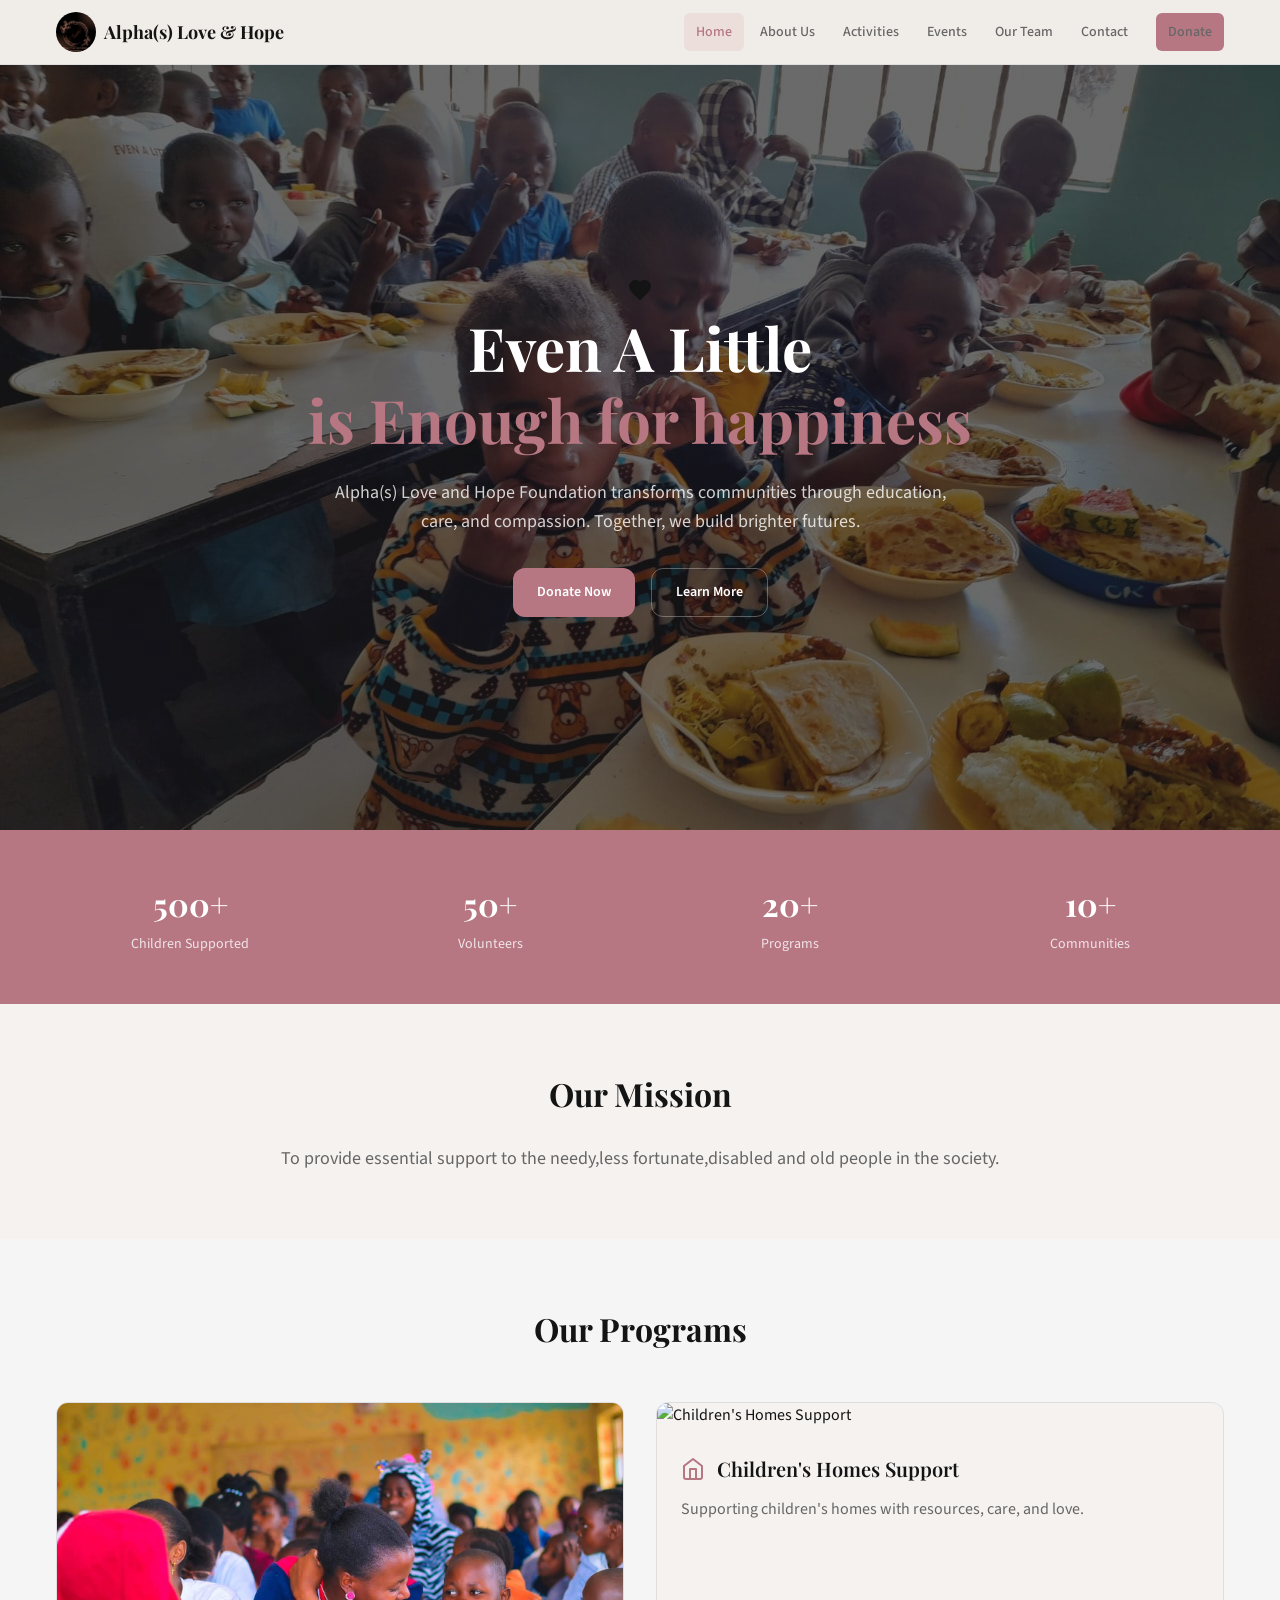
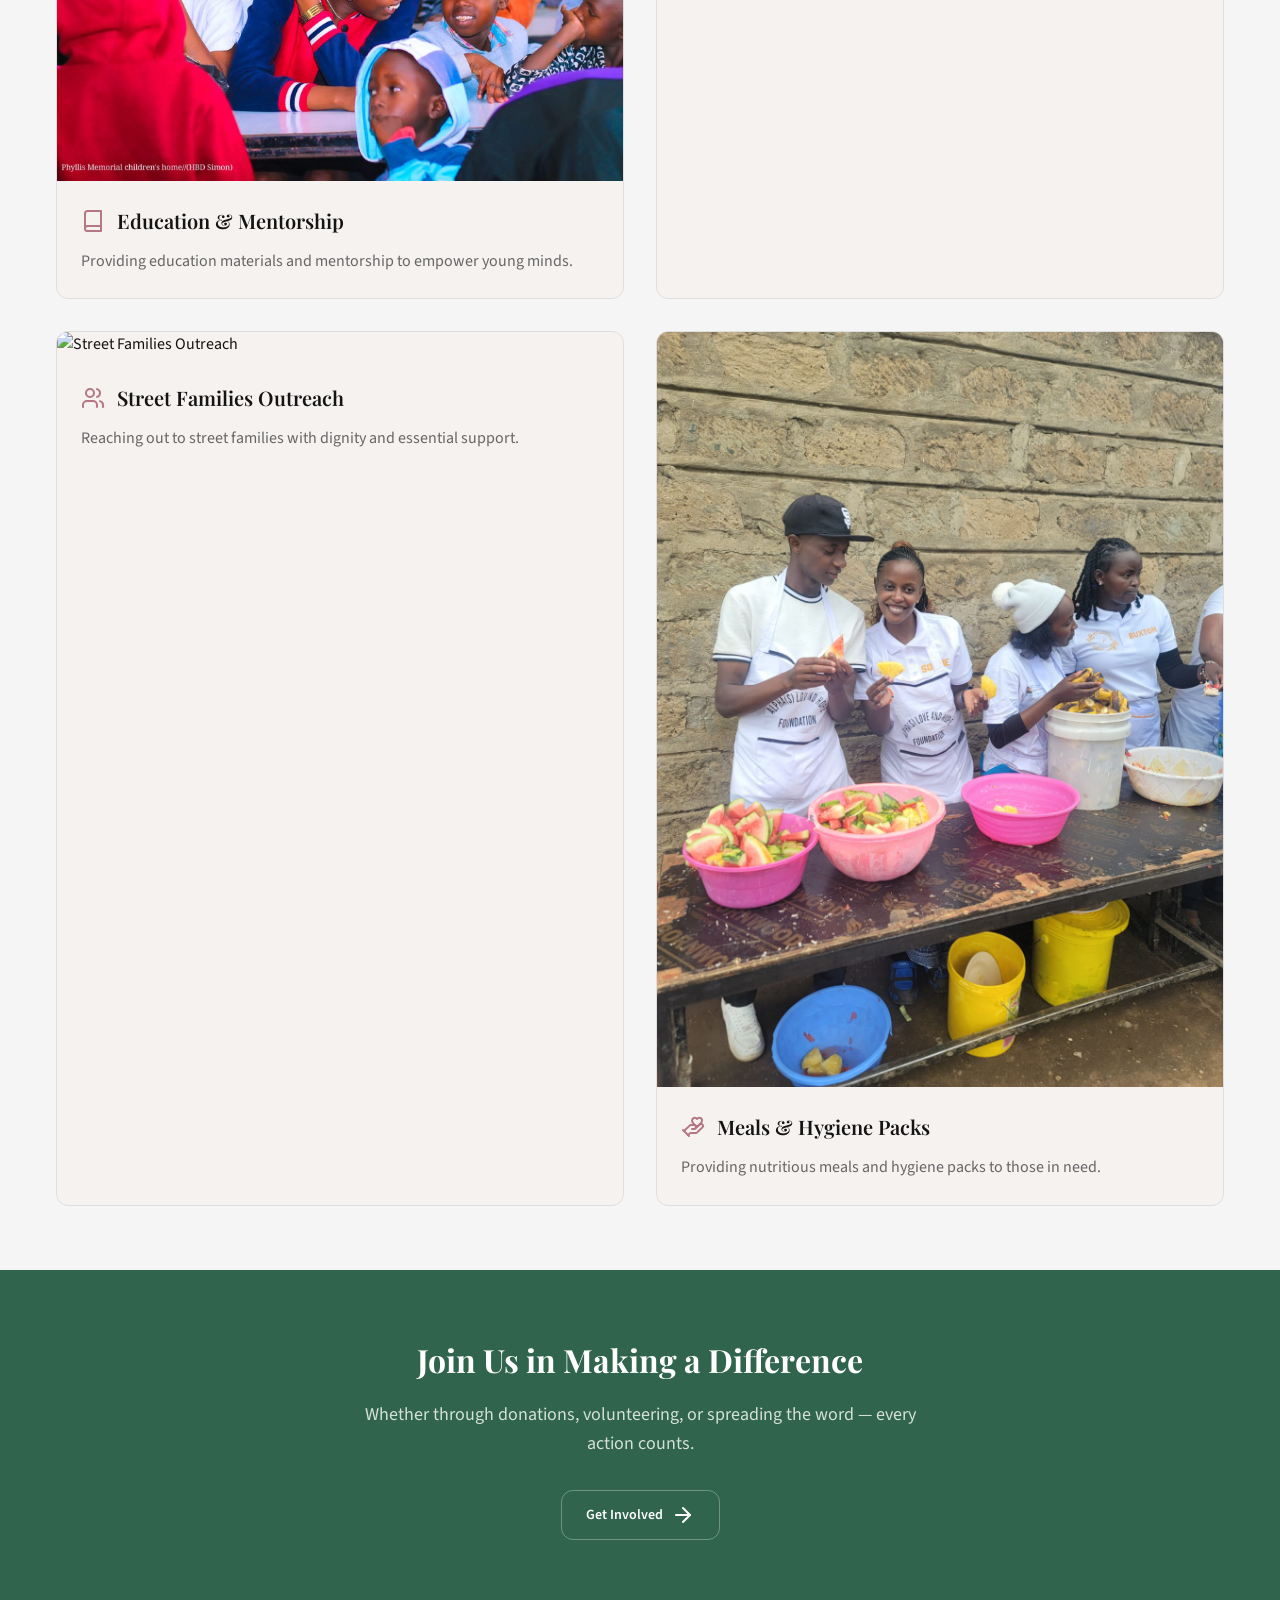
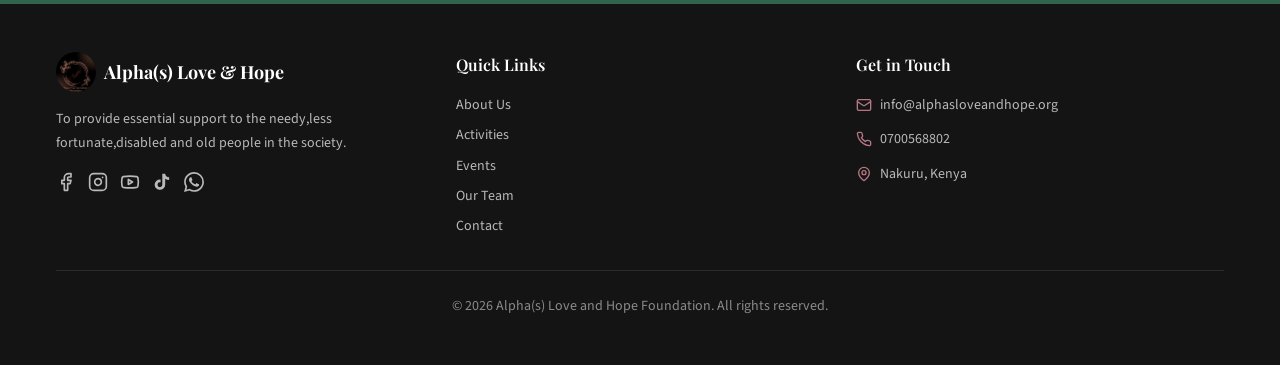
==== index.html @ 9023f047 "first commit" ====
<!DOCTYPE html>
<html lang="en">
<head>
  <meta charset="UTF-8">
  <meta name="viewport" content="width=device-width, initial-scale=1.0">
  <meta name="description" content="Alpha(s) Love and Hope Foundation - Transforming lives through love, hope, and community action.">
  <title>Home - Alpha(s) Love and Hope Foundation</title>
  <link rel="stylesheet" href="style.css">
</head>
<body>
<header class="header">
  <div class="container header-inner">
    <a href="index.html" class="header-logo">
      <img src="images/logo.jpeg" alt="Alpha(s) Love and Hope Foundation">
      <span>Alpha(s) Love &amp; Hope</span>
    </a>
    <nav class="nav-links">
      <a href="index.html" class="active">Home</a>
      <a href="about.html" class="">About Us</a>
      <a href="activities.html" class="">Activities</a>
      <a href="events.html" class="">Events</a>
      <a href="team.html" class="">Our Team</a>
      <a href="contact.html" class="">Contact</a>
      <a href="contact.html" class="btn btn-primary" style="margin-left:0.75rem">Donate</a>
    </nav>
    <button class="mobile-toggle" onclick="document.getElementById('mobileNav').classList.toggle('open')" aria-label="Toggle menu">
      <svg xmlns="http://www.w3.org/2000/svg" width="24" height="24" viewBox="0 0 24 24" fill="none" stroke="currentColor" stroke-width="2" stroke-linecap="round" stroke-linejoin="round"><line x1="4" x2="20" y1="12" y2="12"/><line x1="4" x2="20" y1="6" y2="6"/><line x1="4" x2="20" y1="18" y2="18"/></svg>
    </button>
  </div>
  <nav id="mobileNav" class="mobile-nav">
    <a href="index.html" class="active">Home</a>
    <a href="about.html" class="">About Us</a>
    <a href="activities.html" class="">Activities</a>
    <a href="events.html" class="">Events</a>
    <a href="team.html" class="">Our Team</a>
    <a href="contact.html" class="">Contact</a>
    <a href="contact.html" class="btn btn-primary" style="margin-top:0.5rem;justify-content:center">Donate</a>
  </nav>
</header>

<section class="hero">
  <div class="hero-bg">
    <img src="images/im1.jpeg" alt="Children smiling with hope">
    <div class="hero-overlay"></div>
  </div>
  <div class="hero-content">
    <svg xmlns="http://www.w3.org/2000/svg" width="24" height="24" viewBox="0 0 24 24" fill="currentColor" stroke="currentColor" stroke-width="2" stroke-linecap="round" stroke-linejoin="round"><path d="M19 14c1.49-1.46 3-3.21 3-5.5A5.5 5.5 0 0 0 16.5 3c-1.76 0-3 .5-4.5 2-1.5-1.5-2.74-2-4.5-2A5.5 5.5 0 0 0 2 8.5c0 2.3 1.5 4.05 3 5.5l7 7Z"/></svg>
    <h1>Even A Little<br><span>is Enough for happiness</span></h1>
    <p>Alpha(s) Love and Hope Foundation transforms communities through education, care, and compassion. Together, we build brighter futures.</p>
    <div class="hero-buttons">
      <a href="contact.html" class="btn btn-primary">Donate Now</a>
      <a href="about.html" class="btn btn-outline">Learn More</a>
    </div>
  </div>
</section>

<section class="stats">
  <div class="container">
    <div class="stats-grid">
      <div class="stat-item fade-up"><div class="stat-value">500+</div><div class="stat-label">Children Supported</div></div>
      <div class="stat-item fade-up delay-1"><div class="stat-value">50+</div><div class="stat-label">Volunteers</div></div>
      <div class="stat-item fade-up delay-2"><div class="stat-value">20+</div><div class="stat-label">Programs</div></div>
      <div class="stat-item fade-up delay-3"><div class="stat-value">10+</div><div class="stat-label">Communities</div></div>
    </div>
  </div>
</section>

<section class="section-padding">
  <div class="container mission fade-up">
    <h2>Our Mission</h2>
    <p>To provide essential support to the needy,less fortunate,disabled and old people in the society.</p>
  </div>
</section>

<section class="section-padding programs-section">
  <div class="container">
    <h2 class="fade-up">Our Programs</h2>
    <div class="programs-grid">
      <div class="program-card fade-up">
        <img src="images/im8.jpeg" alt="Education &amp; Mentorship">
        <div class="card-body">
          <div class="card-title"><svg xmlns="http://www.w3.org/2000/svg" width="24" height="24" viewBox="0 0 24 24" fill="none" stroke="currentColor" stroke-width="2" stroke-linecap="round" stroke-linejoin="round"><path d="M4 19.5v-15A2.5 2.5 0 0 1 6.5 2H20v20H6.5a2.5 2.5 0 0 1 0-5H20"/></svg><h3>Education &amp; Mentorship</h3></div>
          <p>Providing education materials and mentorship to empower young minds.</p>
        </div>
      </div>
      <div class="program-card fade-up delay-1">
        <img src="images/activity-children-home.jpg" alt="Children's Homes Support">
        <div class="card-body">
          <div class="card-title"><svg xmlns="http://www.w3.org/2000/svg" width="24" height="24" viewBox="0 0 24 24" fill="none" stroke="currentColor" stroke-width="2" stroke-linecap="round" stroke-linejoin="round"><path d="m3 9 9-7 9 7v11a2 2 0 0 1-2 2H5a2 2 0 0 1-2-2z"/><polyline points="9 22 9 12 15 12 15 22"/></svg><h3>Children's Homes Support</h3></div>
          <p>Supporting children's homes with resources, care, and love.</p>
        </div>
      </div>
      <div class="program-card fade-up delay-2">
        <img src="images/activity-street-families.jpg" alt="Street Families Outreach">
        <div class="card-body">
          <div class="card-title"><svg xmlns="http://www.w3.org/2000/svg" width="24" height="24" viewBox="0 0 24 24" fill="none" stroke="currentColor" stroke-width="2" stroke-linecap="round" stroke-linejoin="round"><path d="M16 21v-2a4 4 0 0 0-4-4H6a4 4 0 0 0-4 4v2"/><circle cx="9" cy="7" r="4"/><path d="M22 21v-2a4 4 0 0 0-3-3.87"/><path d="M16 3.13a4 4 0 0 1 0 7.75"/></svg><h3>Street Families Outreach</h3></div>
          <p>Reaching out to street families with dignity and essential support.</p>
        </div>
      </div>
      <div class="program-card fade-up delay-3">
        <img src="images/im9.jpeg" alt="Meals &amp; Hygiene Packs">
        <div class="card-body">
          <div class="card-title"><svg xmlns="http://www.w3.org/2000/svg" width="24" height="24" viewBox="0 0 24 24" fill="none" stroke="currentColor" stroke-width="2" stroke-linecap="round" stroke-linejoin="round"><path d="M11 14h2a2 2 0 1 0 0-4h-3c-.6 0-1.1.2-1.4.6L3 16"/><path d="m7 20 1.6-1.4c.3-.4.8-.6 1.4-.6h4c1.1 0 2.1-.4 2.8-1.2l4.6-4.4a2 2 0 0 0-2.75-2.91l-4.2 3.9"/><path d="m2 15 6 6"/><path d="M19.5 8.5c.7-.7 1.5-1.6 1.5-2.7A2.73 2.73 0 0 0 16 4a2.78 2.78 0 0 0-5 1.8c0 1.2.8 2 1.5 2.8L16 12Z"/></svg><h3>Meals &amp; Hygiene Packs</h3></div>
          <p>Providing nutritious meals and hygiene packs to those in need.</p>
        </div>
      </div>
    </div>
  </div>
</section>

<section class="section-padding cta">
  <div class="container">
    <h2>Join Us in Making a Difference</h2>
    <p>Whether through donations, volunteering, or spreading the word — every action counts.</p>
    <a href="contact.html" class="btn btn-outline-dark">Get Involved <svg xmlns="http://www.w3.org/2000/svg" width="24" height="24" viewBox="0 0 24 24" fill="none" stroke="currentColor" stroke-width="2" stroke-linecap="round" stroke-linejoin="round"><path d="M5 12h14"/><path d="m12 5 7 7-7 7"/></svg></a>
  </div>
</section>

<footer class="footer">
  <div class="container" style="padding:3rem 1rem">
    <div class="footer-grid">
      <div>
        <div class="footer-logo">
          <img src="images/logo.jpeg" alt="Alpha(s) Love and Hope Foundation">
          <span>Alpha(s) Love &amp; Hope</span>
        </div>
        <p class="footer-desc">To provide essential support to the needy,less fortunate,disabled and old people in the society.</p>
        <div class="footer-social">
          <a href="https://www.facebook.com/alphasloveandhopefoundation" target="_blank" rel="noopener noreferrer" aria-label="Facebook"><svg xmlns="http://www.w3.org/2000/svg" width="20" height="20" viewBox="0 0 24 24" fill="none" stroke="currentColor" stroke-width="2" stroke-linecap="round" stroke-linejoin="round"><path d="M18 2h-3a5 5 0 0 0-5 5v3H7v4h3v8h4v-8h3l1-4h-4V7a1 1 0 0 1 1-1h3z"/></svg></a>
          <a href="https://www.instagram.com/alphaloveandhopefoundation?igsh=ZzBqM2doNmg1cTh5" target="_blank" rel="noopener noreferrer" aria-label="Instagram"><svg xmlns="http://www.w3.org/2000/svg" width="20" height="20" viewBox="0 0 24 24" fill="none" stroke="currentColor" stroke-width="2" stroke-linecap="round" stroke-linejoin="round"><rect width="20" height="20" x="2" y="2" rx="5" ry="5"/><path d="M16 11.37A4 4 0 1 1 12.63 8 4 4 0 0 1 16 11.37z"/><line x1="17.5" x2="17.51" y1="6.5" y2="6.5"/></svg></a>
          <a href="https://www.youtube.com/@alphaloveandhopetv" target="_blank" rel="noopener noreferrer" aria-label="YouTube"><svg xmlns="http://www.w3.org/2000/svg" width="20" height="20" viewBox="0 0 24 24" fill="none" stroke="currentColor" stroke-width="2" stroke-linecap="round" stroke-linejoin="round"><path d="M2.5 17a24.12 24.12 0 0 1 0-10 2 2 0 0 1 1.4-1.4 49.56 49.56 0 0 1 16.2 0A2 2 0 0 1 21.5 7a24.12 24.12 0 0 1 0 10 2 2 0 0 1-1.4 1.4 49.55 49.55 0 0 1-16.2 0A2 2 0 0 1 2.5 17"/><path d="m10 15 5-3-5-3z"/></svg></a>
          <a href="https://www.tiktok.com/@alpha_foundation" target="_blank" rel="noopener noreferrer" aria-label="TikTok"><svg xmlns="http://www.w3.org/2000/svg" width="20" height="20" viewBox="0 0 24 24" fill="currentColor"><path d="M19.59 6.69a4.83 4.83 0 0 1-3.77-4.25V2h-3.45v13.67a2.89 2.89 0 0 1-2.88 2.5 2.89 2.89 0 0 1-2.89-2.89 2.89 2.89 0 0 1 2.89-2.89c.28 0 .54.04.79.1v-3.5a6.37 6.37 0 0 0-.79-.05A6.34 6.34 0 0 0 3.15 15a6.34 6.34 0 0 0 6.34 6.34 6.34 6.34 0 0 0 6.34-6.34V8.1a8.16 8.16 0 0 0 4.76 1.52v-3.4a4.85 4.85 0 0 1-1-.47z"/></svg></a>
          <a href="https://wa.me/254700568802" target="_blank" rel="noopener noreferrer" aria-label="WhatsApp"><svg xmlns="http://www.w3.org/2000/svg" width="20" height="20" viewBox="0 0 24 24" fill="currentColor"><path d="M17.472 14.382c-.297-.149-1.758-.867-2.03-.967-.273-.099-.471-.148-.67.15-.197.297-.767.966-.94 1.164-.173.199-.347.223-.644.075-.297-.15-1.255-.463-2.39-1.475-.883-.788-1.48-1.761-1.653-2.059-.173-.297-.018-.458.13-.606.134-.133.298-.347.446-.52.149-.174.198-.298.298-.497.099-.198.05-.371-.025-.52-.075-.149-.669-1.612-.916-2.207-.242-.579-.487-.5-.669-.51-.173-.008-.371-.01-.57-.01-.198 0-.52.074-.792.372-.272.297-1.04 1.016-1.04 2.479 0 1.462 1.065 2.875 1.213 3.074.149.198 2.096 3.2 5.077 4.487.709.306 1.262.489 1.694.625.712.227 1.36.195 1.871.118.571-.085 1.758-.719 2.006-1.413.248-.694.248-1.289.173-1.413-.074-.124-.272-.198-.57-.347m-5.421 7.403h-.004a9.87 9.87 0 0 1-5.031-1.378l-.361-.214-3.741.982.998-3.648-.235-.374a9.86 9.86 0 0 1-1.51-5.26c.001-5.45 4.436-9.884 9.888-9.884 2.64 0 5.122 1.03 6.988 2.898a9.825 9.825 0 0 1 2.893 6.994c-.003 5.45-4.437 9.884-9.885 9.884m8.413-18.297A11.815 11.815 0 0 0 12.05 0C5.495 0 .16 5.335.157 11.892c0 2.096.547 4.142 1.588 5.945L.057 24l6.305-1.654a11.882 11.882 0 0 0 5.683 1.448h.005c6.554 0 11.89-5.335 11.893-11.893a11.821 11.821 0 0 0-3.48-8.413z"/></svg></a>
        </div>
      </div>
      <div>
        <h4>Quick Links</h4>
        <nav class="footer-links">
          <a href="about.html">About Us</a>
          <a href="activities.html">Activities</a>
          <a href="events.html">Events</a>
          <a href="team.html">Our Team</a>
          <a href="contact.html">Contact</a>
        </nav>
      </div>
      <div>
        <h4>Get in Touch</h4>
        <div class="footer-contact-item"><svg xmlns="http://www.w3.org/2000/svg" width="24" height="24" viewBox="0 0 24 24" fill="none" stroke="currentColor" stroke-width="2" stroke-linecap="round" stroke-linejoin="round"><rect width="20" height="16" x="2" y="4" rx="2"/><path d="m22 7-8.97 5.7a1.94 1.94 0 0 1-2.06 0L2 7"/></svg><span>info@alphasloveandhope.org</span></div>
        <div class="footer-contact-item"><svg xmlns="http://www.w3.org/2000/svg" width="24" height="24" viewBox="0 0 24 24" fill="none" stroke="currentColor" stroke-width="2" stroke-linecap="round" stroke-linejoin="round"><path d="M22 16.92v3a2 2 0 0 1-2.18 2 19.79 19.79 0 0 1-8.63-3.07 19.5 19.5 0 0 1-6-6 19.79 19.79 0 0 1-3.07-8.67A2 2 0 0 1 4.11 2h3a2 2 0 0 1 2 1.72 12.84 12.84 0 0 0 .7 2.81 2 2 0 0 1-.45 2.11L8.09 9.91a16 16 0 0 0 6 6l1.27-1.27a2 2 0 0 1 2.11-.45 12.84 12.84 0 0 0 2.81.7A2 2 0 0 1 22 16.92z"/></svg><span>0700568802</span></div>
        <div class="footer-contact-item"><svg xmlns="http://www.w3.org/2000/svg" width="24" height="24" viewBox="0 0 24 24" fill="none" stroke="currentColor" stroke-width="2" stroke-linecap="round" stroke-linejoin="round"><path d="M20 10c0 6-8 12-8 12s-8-6-8-12a8 8 0 0 1 16 0Z"/><circle cx="12" cy="10" r="3"/></svg><span>Nakuru, Kenya</span></div>
      </div>
    </div>
    <div class="footer-bottom">&copy; 2026 Alpha(s) Love and Hope Foundation. All rights reserved.</div>
  </div>
</footer>
<script src="js/main.js"></script>
</body>
</html>
---- style.css ----
@import url('https://fonts.googleapis.com/css2?family=Playfair+Display:wght@400;500;600;700&family=Source+Sans+3:wght@300;400;500;600;700&display=swap');

:root {
  --background: hsl(30, 20%, 95%);
  --foreground: hsl(0, 0%, 8%);
  --card: hsl(0, 0%, 96%);
  --card-foreground: hsl(0, 0%, 8%);
  --primary: hsl(349, 30%, 59%);
  --primary-foreground: hsl(0, 0%, 100%);
  --secondary: hsl(152, 35%, 29%);
  --secondary-foreground: hsl(0, 0%, 100%);
  --muted: hsl(0, 0%, 92%);
  --muted-foreground: hsl(0, 0%, 40%);
  --accent: hsl(152, 35%, 29%);
  --border: hsl(0, 0%, 87%);
  --radius: 0.75rem;
  --font-heading: 'Playfair Display', Georgia, serif;
  --font-body: 'Source Sans 3', system-ui, sans-serif;
}

* { margin: 0; padding: 0; box-sizing: border-box; border-color: var(--border); }
body { background: var(--background); color: var(--foreground); font-family: var(--font-body); line-height: 1.6; }
h1, h2, h3, h4, h5, h6 { font-family: var(--font-heading); }
a { text-decoration: none; color: inherit; }
img { max-width: 100%; height: auto; display: block; }
.container { max-width: 1200px; margin: 0 auto; padding: 0 1rem; }
.section-padding { padding: 4rem 1rem; }
.btn { display: inline-flex; align-items: center; gap: 0.5rem; padding: 0.75rem 1.5rem; border-radius: var(--radius); font-family: var(--font-body); font-weight: 600; font-size: 0.875rem; cursor: pointer; transition: all 0.2s; border: none; text-decoration: none; }
.btn-primary { background: var(--primary); color: var(--primary-foreground); }
.btn-primary:hover { opacity: 0.9; }
.btn-outline { background: transparent; border: 1px solid rgba(255,255,255,0.3); color: var(--primary-foreground); }
.btn-outline:hover { background: rgba(255,255,255,0.1); }
.btn-outline-dark { background: transparent; border: 1px solid rgba(255,255,255,0.3); color: var(--secondary-foreground); }
.btn-outline-dark:hover { background: rgba(255,255,255,0.1); }

/* HEADER */
.header { position: sticky; top: 0; z-index: 50; background: rgba(240,235,230,0.9); backdrop-filter: blur(12px); border-bottom: 1px solid var(--border); }
.header-inner { display: flex; align-items: center; justify-content: space-between; height: 64px; }
.header-logo { display: flex; align-items: center; gap: 0.5rem; }
.header-logo img { height: 40px; width: 40px; border-radius: 50%; object-fit: cover; }
.header-logo span { font-family: var(--font-heading); font-size: 1.125rem; font-weight: 700; }
.nav-links { display: flex; align-items: center; gap: 0.25rem; }
.nav-links a { padding: 0.5rem 0.75rem; border-radius: 0.375rem; font-size: 0.875rem; font-weight: 500; color: var(--muted-foreground); transition: all 0.2s; }
.nav-links a:hover, .nav-links a.active { color: var(--primary); background: rgba(185,110,120,0.1); }
.nav-links .btn { margin-left: 0.75rem; }
.mobile-toggle { display: none; background: none; border: none; cursor: pointer; padding: 0.5rem; }
.mobile-toggle svg { width: 24px; height: 24px; }
.mobile-nav { display: none; flex-direction: column; padding: 1rem; gap: 0.25rem; border-top: 1px solid var(--border); background: var(--background); }
.mobile-nav.open { display: flex; }
.mobile-nav a { padding: 0.75rem; border-radius: 0.375rem; font-size: 0.875rem; font-weight: 500; color: var(--muted-foreground); }
.mobile-nav a:hover, .mobile-nav a.active { color: var(--primary); background: rgba(185,110,120,0.1); }

@media (max-width: 768px) {
  .nav-links { display: none; }
  .mobile-toggle { display: block; }
}

/* HERO */
.hero { position: relative; min-height: 85vh; display: flex; align-items: center; justify-content: center; overflow: hidden; }
.hero-bg { position: absolute; top: 0; left: 0; right: 0; bottom: 0; width: 100%; height: 100%; }
.hero-bg img { width: 100%; height: 100%; object-fit: cover; object-position: center; }
.hero-overlay { position: absolute; inset: 0; background: rgba(20,20,20,0.6); }
.hero-content { position: relative; z-index: 10; text-align: center; padding: 2rem; }
.hero-icon { width: 48px; height: 48px; color: var(--primary); margin: 0 auto 1.5rem; }
.hero h1 { font-size: 2.5rem; font-weight: 700; color: var(--primary-foreground); margin-bottom: 1.5rem; line-height: 1.2; }
.hero h1 span { color: var(--primary); }
.hero p { font-size: 1.125rem; color: rgba(255,255,255,0.8); max-width: 640px; margin: 0 auto 2rem; }
.hero-buttons { display: flex; gap: 1rem; justify-content: center; flex-wrap: wrap; }
@media (min-width: 640px) { .hero h1 { font-size: 3rem; } }
@media (min-width: 1024px) { .hero h1 { font-size: 3.75rem; } }

/* STATS */
.stats { background: var(--primary); padding: 3rem 0; }
.stats-grid { display: grid; grid-template-columns: repeat(2, 1fr); gap: 2rem; }
.stat-item { text-align: center; }
.stat-value { font-family: var(--font-heading); font-size: 2rem; font-weight: 700; color: var(--primary-foreground); }
.stat-label { font-size: 0.875rem; color: rgba(255,255,255,0.8); margin-top: 0.25rem; }
@media (min-width: 768px) { .stats-grid { grid-template-columns: repeat(4, 1fr); } }

/* MISSION */
.mission { text-align: center; max-width: 768px; margin: 0 auto; }
.mission h2 { font-size: 2rem; font-weight: 700; margin-bottom: 1.5rem; }
.mission p { font-size: 1.125rem; color: var(--muted-foreground); line-height: 1.8; }

/* PROGRAMS / CARDS */
.programs-section { background: var(--card); }
.programs-section h2 { font-size: 2rem; font-weight: 700; text-align: center; margin-bottom: 3rem; }
.programs-grid { display: grid; grid-template-columns: 1fr; gap: 2rem; }
@media (min-width: 768px) { .programs-grid { grid-template-columns: repeat(2, 1fr); } }
.program-card { border-radius: var(--radius); overflow: hidden; background: var(--background); border: 1px solid var(--border); transition: box-shadow 0.3s; }
.program-card:hover { box-shadow: 0 4px 20px rgba(0,0,0,0.08); }
.program-card img { width: 100%; height: auto; object-fit: contain; transition: transform 0.5s; }
.program-card:hover img { transform: scale(1.05); }
.program-card .card-body { padding: 1.5rem; }
.program-card .card-title { display: flex; align-items: center; gap: 0.75rem; margin-bottom: 0.75rem; }
.program-card .card-title svg { width: 24px; height: 24px; color: var(--primary); flex-shrink: 0; }
.program-card .card-title h3 { font-size: 1.25rem; font-weight: 600; }
.program-card p { color: var(--muted-foreground); }

/* CTA */
.cta { background: var(--secondary); text-align: center; }
.cta h2 { font-size: 2rem; font-weight: 700; color: var(--secondary-foreground); margin-bottom: 1rem; }
.cta p { font-size: 1.125rem; color: rgba(255,255,255,0.8); max-width: 560px; margin: 0 auto 2rem; }

/* ABOUT */
.about-story h2 { font-size: 1.5rem; font-weight: 700; margin-bottom: 1rem; }
.about-story p { color: var(--muted-foreground); line-height: 1.8; margin-bottom: 1rem; }
.mv-grid { display: grid; grid-template-columns: 1fr; gap: 2rem; margin-bottom: 4rem; }
@media (min-width: 768px) { .mv-grid { grid-template-columns: repeat(2, 1fr); } }
.mv-card { padding: 2rem; border-radius: var(--radius); background: var(--card); border: 1px solid var(--border); }
.mv-card svg { width: 32px; height: 32px; margin-bottom: 1rem; }
.mv-card h3 { font-size: 1.25rem; font-weight: 700; margin-bottom: 0.75rem; }
.mv-card p { color: var(--muted-foreground); line-height: 1.7; }

.goals-grid { display: grid; grid-template-columns: 1fr; gap: 1.5rem; margin-bottom: 4rem; }
@media (min-width: 640px) { .goals-grid { grid-template-columns: repeat(2, 1fr); } }
@media (min-width: 1024px) { .goals-grid { grid-template-columns: repeat(3, 1fr); } }
.goal-card { display: flex; align-items: flex-start; gap: 1rem; padding: 1.5rem; border-radius: var(--radius); background: var(--card); border: 1px solid var(--border); }
.goal-card svg { width: 24px; height: 24px; color: var(--secondary); flex-shrink: 0; margin-top: 2px; }
.goal-card p { font-weight: 500; }

.values-grid { display: grid; grid-template-columns: repeat(2, 1fr); gap: 1.5rem; }
@media (min-width: 768px) { .values-grid { grid-template-columns: repeat(4, 1fr); } }
.value-card { text-align: center; padding: 1.5rem; border-radius: var(--radius); background: var(--card); border: 1px solid var(--border); }
.value-card svg { width: 32px; height: 32px; color: var(--primary); margin: 0 auto 0.75rem; }
.value-card h4 { font-size: 1rem; font-weight: 600; margin-bottom: 0.5rem; }
.value-card p { font-size: 0.875rem; color: var(--muted-foreground); }

/* ACTIVITIES */
.activity-item { display: flex; flex-direction: column; gap: 2rem; align-items: center; margin-bottom: 4rem; }
@media (min-width: 768px) { .activity-item { flex-direction: row; } .activity-item.reverse { flex-direction: row-reverse; } }
.activity-item .activity-img { flex: 1; }
.activity-item .activity-img img { width: 100%; height: auto; object-fit: contain; border-radius: var(--radius); }
.activity-item .activity-text { flex: 1; }
.activity-item .activity-text h2 { font-size: 1.5rem; font-weight: 700; margin-bottom: 0.75rem; }
.activity-item .activity-text p { color: var(--muted-foreground); line-height: 1.7; margin-bottom: 1rem; }
.impact-badge { display: inline-block; padding: 0.5rem 1rem; border-radius: 0.375rem; background: rgba(185,110,120,0.1); color: var(--primary); font-size: 0.875rem; font-weight: 500; }

/* EVENTS */
.events-grid { display: grid; grid-template-columns: 1fr; gap: 2rem; margin-bottom: 4rem; }
@media (min-width: 768px) { .events-grid { grid-template-columns: repeat(2, 1fr); } }
.event-card { border-radius: var(--radius); overflow: hidden; background: var(--card); border: 1px solid var(--border); }
.event-card img { width: 100%; height: auto; object-fit: contain; }
.event-card.past { opacity: 0.8; }
.event-card.past img { filter: grayscale(100%); }
.event-card .event-body { padding: 1.5rem; }
.event-card h3 { font-size: 1.25rem; font-weight: 600; margin-bottom: 0.75rem; }
.event-meta { display: flex; align-items: center; gap: 0.5rem; font-size: 0.875rem; color: var(--muted-foreground); margin-bottom: 0.5rem; }
.event-meta svg { width: 16px; height: 16px; color: var(--primary); }

/* TEAM */
.team-grid { display: grid; grid-template-columns: 1fr; gap: 2rem; }
@media (min-width: 640px) { .team-grid { grid-template-columns: repeat(2, 1fr); } }
@media (min-width: 1024px) { .team-grid { grid-template-columns: repeat(3, 1fr); } }
.team-card { padding: 1.5rem; border-radius: var(--radius); background: var(--card); border: 1px solid var(--border); text-align: center; transition: box-shadow 0.3s; }
.team-card:hover { box-shadow: 0 4px 20px rgba(0,0,0,0.08); }
.team-avatar { width: 80px; height: 80px; border-radius: 50%; background: rgba(185,110,120,0.1); display: flex; align-items: center; justify-content: center; margin: 0 auto 1rem; }
.team-avatar svg { width: 40px; height: 40px; color: var(--primary); }
.team-card h3 { font-size: 1.125rem; font-weight: 600; margin-bottom: 0.25rem; }
.team-card .role { font-size: 0.875rem; color: var(--primary); font-weight: 500; margin-bottom: 0.75rem; }
.team-card .bio { font-size: 0.875rem; color: var(--muted-foreground); }

/* CONTACT */
.contact-grid { display: grid; grid-template-columns: 1fr; gap: 3rem; }
@media (min-width: 768px) { .contact-grid { grid-template-columns: repeat(2, 1fr); } }
.contact-info h2 { font-size: 1.5rem; font-weight: 700; margin-bottom: 1.5rem; }
.contact-detail { display: flex; align-items: flex-start; gap: 1rem; margin-bottom: 1.5rem; }
.contact-detail svg { width: 20px; height: 20px; color: var(--primary); margin-top: 2px; flex-shrink: 0; }
.contact-detail .label { font-weight: 500; }
.contact-detail .value { font-size: 0.875rem; color: var(--muted-foreground); }
.social-links { display: flex; gap: 1rem; margin-top: 1rem; }
.social-links a { padding: 0.5rem 1rem; border-radius: 0.375rem; background: var(--card); border: 1px solid var(--border); font-size: 0.875rem; color: var(--muted-foreground); transition: all 0.2s; }
.social-links a:hover { color: var(--primary); border-color: var(--primary); }
.contact-form { padding: 2rem; border-radius: var(--radius); background: var(--card); border: 1px solid var(--border); }
.contact-form h2 { font-size: 1.25rem; font-weight: 700; margin-bottom: 1rem; }
.form-group { margin-bottom: 1.25rem; }
.form-group label { display: block; font-size: 0.875rem; font-weight: 500; margin-bottom: 0.375rem; }
.form-group input, .form-group textarea { width: 100%; padding: 0.625rem 0.75rem; border: 1px solid var(--border); border-radius: calc(var(--radius) - 2px); font-family: var(--font-body); font-size: 0.875rem; background: var(--background); color: var(--foreground); outline: none; transition: border-color 0.2s; }
.form-group input:focus, .form-group textarea:focus { border-color: var(--primary); }
.form-group textarea { resize: vertical; min-height: 120px; }

/* FOOTER */
.footer { background: var(--foreground); color: var(--primary-foreground); }
.footer-grid { display: grid; grid-template-columns: 1fr; gap: 2rem; }
@media (min-width: 768px) { .footer-grid { grid-template-columns: repeat(3, 1fr); } }
.footer-logo { display: flex; align-items: center; gap: 0.5rem; margin-bottom: 1rem; }
.footer-logo img { height: 40px; width: 40px; border-radius: 50%; object-fit: cover; }
.footer-logo span { font-family: var(--font-heading); font-size: 1.125rem; font-weight: 700; }
.footer-desc { color: rgba(255,255,255,0.7); font-size: 0.875rem; line-height: 1.7; }
.footer-social { display: flex; align-items: center; gap: 0.75rem; margin-top: 1rem; }
.footer-social a { color: rgba(255,255,255,0.7); transition: color 0.2s; }
.footer-social a:hover { color: var(--primary); }
.footer-social svg { width: 20px; height: 20px; }
.footer h4 { font-family: var(--font-heading); font-size: 1rem; font-weight: 600; margin-bottom: 1rem; }
.footer-links { display: flex; flex-direction: column; gap: 0.5rem; }
.footer-links a { color: rgba(255,255,255,0.7); font-size: 0.875rem; transition: color 0.2s; }
.footer-links a:hover { color: var(--primary); }
.footer-contact-item { display: flex; align-items: center; gap: 0.5rem; font-size: 0.875rem; color: rgba(255,255,255,0.7); margin-bottom: 0.75rem; }
.footer-contact-item svg { width: 16px; height: 16px; color: var(--primary); }
.footer-bottom { border-top: 1px solid rgba(255,255,255,0.1); margin-top: 2rem; padding-top: 1.5rem; text-align: center; font-size: 0.875rem; color: rgba(255,255,255,0.5); }

/* PAGE HEADER */
.page-header { text-align: center; margin-bottom: 4rem; }
.page-header h1 { font-size: 2.5rem; font-weight: 700; margin-bottom: 1rem; }
@media (min-width: 640px) { .page-header h1 { font-size: 3rem; } }
.page-header p { font-size: 1.125rem; color: var(--muted-foreground); max-width: 640px; margin: 0 auto; }

/* ANIMATIONS */
.fade-up { opacity: 0; transform: translateY(20px); animation: fadeUp 0.6s ease-out forwards; }
@keyframes fadeUp { to { opacity: 1; transform: translateY(0); } }
.delay-1 { animation-delay: 0.1s; }
.delay-2 { animation-delay: 0.2s; }
.delay-3 { animation-delay: 0.3s; }
.delay-4 { animation-delay: 0.4s; }
.delay-5 { animation-delay: 0.5s; }
.delay-6 { animation-delay: 0.6s; }
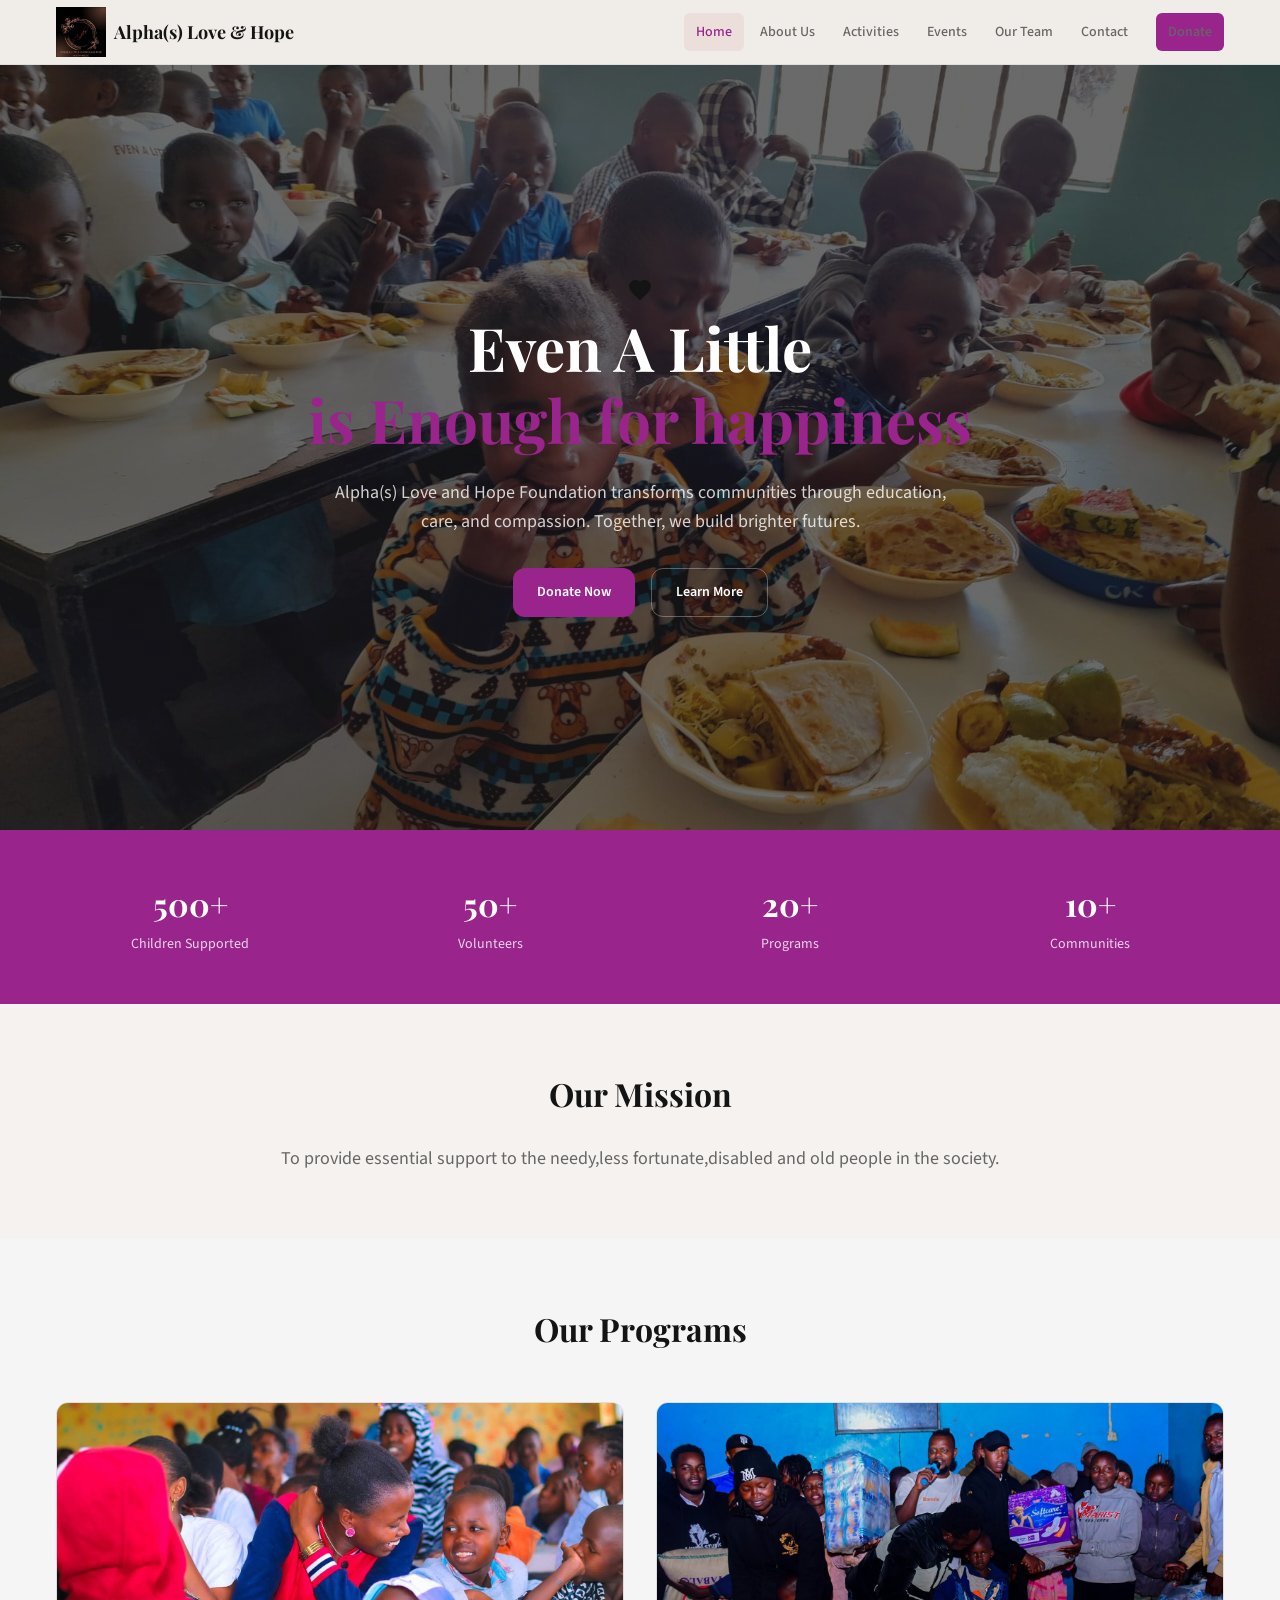
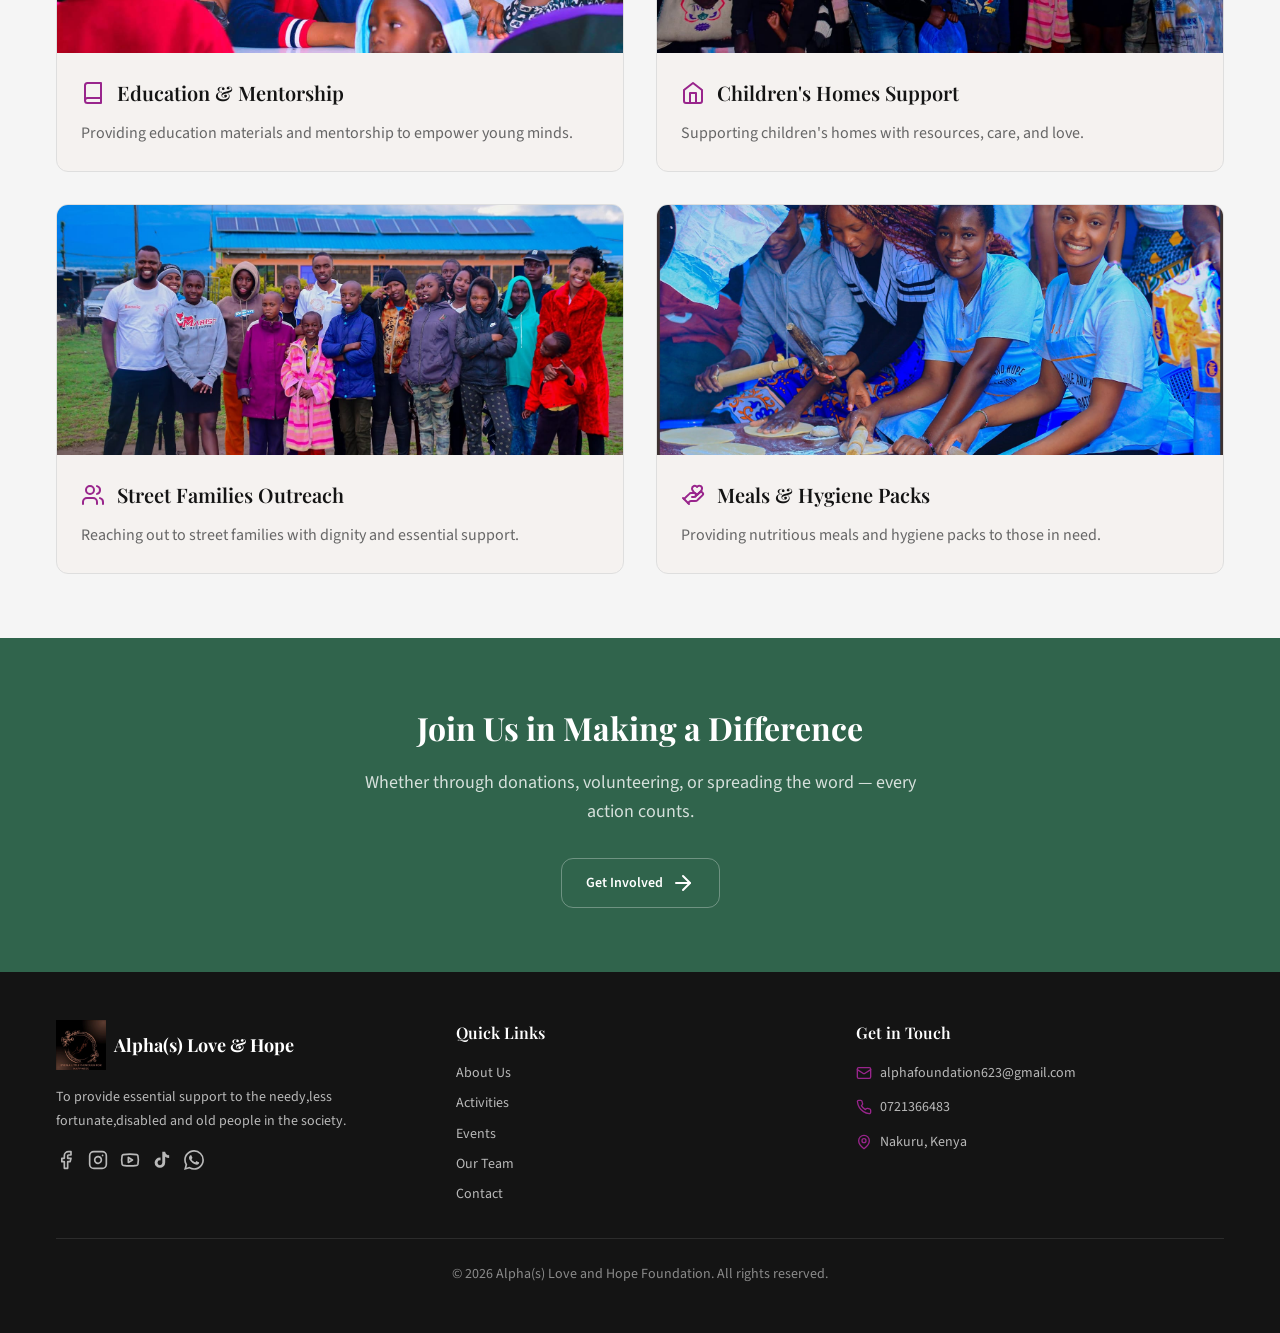
==== commit 2cefa996: "updates" ====
--- a/index.html
+++ b/index.html
@@ -84,21 +84,21 @@
         </div>
       </div>
       <div class="program-card fade-up delay-1">
-        <img src="images/activity-children-home.jpg" alt="Children's Homes Support">
+        <img src="images/im10.jpeg" alt="Children's Homes Support">
         <div class="card-body">
           <div class="card-title"><svg xmlns="http://www.w3.org/2000/svg" width="24" height="24" viewBox="0 0 24 24" fill="none" stroke="currentColor" stroke-width="2" stroke-linecap="round" stroke-linejoin="round"><path d="m3 9 9-7 9 7v11a2 2 0 0 1-2 2H5a2 2 0 0 1-2-2z"/><polyline points="9 22 9 12 15 12 15 22"/></svg><h3>Children's Homes Support</h3></div>
           <p>Supporting children's homes with resources, care, and love.</p>
         </div>
       </div>
       <div class="program-card fade-up delay-2">
-        <img src="images/activity-street-families.jpg" alt="Street Families Outreach">
+        <img src="images/im11.jpeg" alt="Street Families Outreach">
         <div class="card-body">
           <div class="card-title"><svg xmlns="http://www.w3.org/2000/svg" width="24" height="24" viewBox="0 0 24 24" fill="none" stroke="currentColor" stroke-width="2" stroke-linecap="round" stroke-linejoin="round"><path d="M16 21v-2a4 4 0 0 0-4-4H6a4 4 0 0 0-4 4v2"/><circle cx="9" cy="7" r="4"/><path d="M22 21v-2a4 4 0 0 0-3-3.87"/><path d="M16 3.13a4 4 0 0 1 0 7.75"/></svg><h3>Street Families Outreach</h3></div>
           <p>Reaching out to street families with dignity and essential support.</p>
         </div>
       </div>
       <div class="program-card fade-up delay-3">
-        <img src="images/im9.jpeg" alt="Meals &amp; Hygiene Packs">
+        <img src="images/im13.jpeg" alt="Meals &amp; Hygiene Packs">
         <div class="card-body">
           <div class="card-title"><svg xmlns="http://www.w3.org/2000/svg" width="24" height="24" viewBox="0 0 24 24" fill="none" stroke="currentColor" stroke-width="2" stroke-linecap="round" stroke-linejoin="round"><path d="M11 14h2a2 2 0 1 0 0-4h-3c-.6 0-1.1.2-1.4.6L3 16"/><path d="m7 20 1.6-1.4c.3-.4.8-.6 1.4-.6h4c1.1 0 2.1-.4 2.8-1.2l4.6-4.4a2 2 0 0 0-2.75-2.91l-4.2 3.9"/><path d="m2 15 6 6"/><path d="M19.5 8.5c.7-.7 1.5-1.6 1.5-2.7A2.73 2.73 0 0 0 16 4a2.78 2.78 0 0 0-5 1.8c0 1.2.8 2 1.5 2.8L16 12Z"/></svg><h3>Meals &amp; Hygiene Packs</h3></div>
           <p>Providing nutritious meals and hygiene packs to those in need.</p>
@@ -130,7 +130,7 @@
           <a href="https://www.instagram.com/alphaloveandhopefoundation?igsh=ZzBqM2doNmg1cTh5" target="_blank" rel="noopener noreferrer" aria-label="Instagram"><svg xmlns="http://www.w3.org/2000/svg" width="20" height="20" viewBox="0 0 24 24" fill="none" stroke="currentColor" stroke-width="2" stroke-linecap="round" stroke-linejoin="round"><rect width="20" height="20" x="2" y="2" rx="5" ry="5"/><path d="M16 11.37A4 4 0 1 1 12.63 8 4 4 0 0 1 16 11.37z"/><line x1="17.5" x2="17.51" y1="6.5" y2="6.5"/></svg></a>
           <a href="https://www.youtube.com/@alphaloveandhopetv" target="_blank" rel="noopener noreferrer" aria-label="YouTube"><svg xmlns="http://www.w3.org/2000/svg" width="20" height="20" viewBox="0 0 24 24" fill="none" stroke="currentColor" stroke-width="2" stroke-linecap="round" stroke-linejoin="round"><path d="M2.5 17a24.12 24.12 0 0 1 0-10 2 2 0 0 1 1.4-1.4 49.56 49.56 0 0 1 16.2 0A2 2 0 0 1 21.5 7a24.12 24.12 0 0 1 0 10 2 2 0 0 1-1.4 1.4 49.55 49.55 0 0 1-16.2 0A2 2 0 0 1 2.5 17"/><path d="m10 15 5-3-5-3z"/></svg></a>
           <a href="https://www.tiktok.com/@alpha_foundation" target="_blank" rel="noopener noreferrer" aria-label="TikTok"><svg xmlns="http://www.w3.org/2000/svg" width="20" height="20" viewBox="0 0 24 24" fill="currentColor"><path d="M19.59 6.69a4.83 4.83 0 0 1-3.77-4.25V2h-3.45v13.67a2.89 2.89 0 0 1-2.88 2.5 2.89 2.89 0 0 1-2.89-2.89 2.89 2.89 0 0 1 2.89-2.89c.28 0 .54.04.79.1v-3.5a6.37 6.37 0 0 0-.79-.05A6.34 6.34 0 0 0 3.15 15a6.34 6.34 0 0 0 6.34 6.34 6.34 6.34 0 0 0 6.34-6.34V8.1a8.16 8.16 0 0 0 4.76 1.52v-3.4a4.85 4.85 0 0 1-1-.47z"/></svg></a>
-          <a href="https://wa.me/254700568802" target="_blank" rel="noopener noreferrer" aria-label="WhatsApp"><svg xmlns="http://www.w3.org/2000/svg" width="20" height="20" viewBox="0 0 24 24" fill="currentColor"><path d="M17.472 14.382c-.297-.149-1.758-.867-2.03-.967-.273-.099-.471-.148-.67.15-.197.297-.767.966-.94 1.164-.173.199-.347.223-.644.075-.297-.15-1.255-.463-2.39-1.475-.883-.788-1.48-1.761-1.653-2.059-.173-.297-.018-.458.13-.606.134-.133.298-.347.446-.52.149-.174.198-.298.298-.497.099-.198.05-.371-.025-.52-.075-.149-.669-1.612-.916-2.207-.242-.579-.487-.5-.669-.51-.173-.008-.371-.01-.57-.01-.198 0-.52.074-.792.372-.272.297-1.04 1.016-1.04 2.479 0 1.462 1.065 2.875 1.213 3.074.149.198 2.096 3.2 5.077 4.487.709.306 1.262.489 1.694.625.712.227 1.36.195 1.871.118.571-.085 1.758-.719 2.006-1.413.248-.694.248-1.289.173-1.413-.074-.124-.272-.198-.57-.347m-5.421 7.403h-.004a9.87 9.87 0 0 1-5.031-1.378l-.361-.214-3.741.982.998-3.648-.235-.374a9.86 9.86 0 0 1-1.51-5.26c.001-5.45 4.436-9.884 9.888-9.884 2.64 0 5.122 1.03 6.988 2.898a9.825 9.825 0 0 1 2.893 6.994c-.003 5.45-4.437 9.884-9.885 9.884m8.413-18.297A11.815 11.815 0 0 0 12.05 0C5.495 0 .16 5.335.157 11.892c0 2.096.547 4.142 1.588 5.945L.057 24l6.305-1.654a11.882 11.882 0 0 0 5.683 1.448h.005c6.554 0 11.89-5.335 11.893-11.893a11.821 11.821 0 0 0-3.48-8.413z"/></svg></a>
+          <a href="https://wa.me/254721366483" target="_blank" rel="noopener noreferrer" aria-label="WhatsApp"><svg xmlns="http://www.w3.org/2000/svg" width="20" height="20" viewBox="0 0 24 24" fill="currentColor"><path d="M17.472 14.382c-.297-.149-1.758-.867-2.03-.967-.273-.099-.471-.148-.67.15-.197.297-.767.966-.94 1.164-.173.199-.347.223-.644.075-.297-.15-1.255-.463-2.39-1.475-.883-.788-1.48-1.761-1.653-2.059-.173-.297-.018-.458.13-.606.134-.133.298-.347.446-.52.149-.174.198-.298.298-.497.099-.198.05-.371-.025-.52-.075-.149-.669-1.612-.916-2.207-.242-.579-.487-.5-.669-.51-.173-.008-.371-.01-.57-.01-.198 0-.52.074-.792.372-.272.297-1.04 1.016-1.04 2.479 0 1.462 1.065 2.875 1.213 3.074.149.198 2.096 3.2 5.077 4.487.709.306 1.262.489 1.694.625.712.227 1.36.195 1.871.118.571-.085 1.758-.719 2.006-1.413.248-.694.248-1.289.173-1.413-.074-.124-.272-.198-.57-.347m-5.421 7.403h-.004a9.87 9.87 0 0 1-5.031-1.378l-.361-.214-3.741.982.998-3.648-.235-.374a9.86 9.86 0 0 1-1.51-5.26c.001-5.45 4.436-9.884 9.888-9.884 2.64 0 5.122 1.03 6.988 2.898a9.825 9.825 0 0 1 2.893 6.994c-.003 5.45-4.437 9.884-9.885 9.884m8.413-18.297A11.815 11.815 0 0 0 12.05 0C5.495 0 .16 5.335.157 11.892c0 2.096.547 4.142 1.588 5.945L.057 24l6.305-1.654a11.882 11.882 0 0 0 5.683 1.448h.005c6.554 0 11.89-5.335 11.893-11.893a11.821 11.821 0 0 0-3.48-8.413z"/></svg></a>
         </div>
       </div>
       <div>
@@ -145,8 +145,8 @@
       </div>
       <div>
         <h4>Get in Touch</h4>
-        <div class="footer-contact-item"><svg xmlns="http://www.w3.org/2000/svg" width="24" height="24" viewBox="0 0 24 24" fill="none" stroke="currentColor" stroke-width="2" stroke-linecap="round" stroke-linejoin="round"><rect width="20" height="16" x="2" y="4" rx="2"/><path d="m22 7-8.97 5.7a1.94 1.94 0 0 1-2.06 0L2 7"/></svg><span>info@alphasloveandhope.org</span></div>
-        <div class="footer-contact-item"><svg xmlns="http://www.w3.org/2000/svg" width="24" height="24" viewBox="0 0 24 24" fill="none" stroke="currentColor" stroke-width="2" stroke-linecap="round" stroke-linejoin="round"><path d="M22 16.92v3a2 2 0 0 1-2.18 2 19.79 19.79 0 0 1-8.63-3.07 19.5 19.5 0 0 1-6-6 19.79 19.79 0 0 1-3.07-8.67A2 2 0 0 1 4.11 2h3a2 2 0 0 1 2 1.72 12.84 12.84 0 0 0 .7 2.81 2 2 0 0 1-.45 2.11L8.09 9.91a16 16 0 0 0 6 6l1.27-1.27a2 2 0 0 1 2.11-.45 12.84 12.84 0 0 0 2.81.7A2 2 0 0 1 22 16.92z"/></svg><span>0700568802</span></div>
+        <div class="footer-contact-item"><svg xmlns="http://www.w3.org/2000/svg" width="24" height="24" viewBox="0 0 24 24" fill="none" stroke="currentColor" stroke-width="2" stroke-linecap="round" stroke-linejoin="round"><rect width="20" height="16" x="2" y="4" rx="2"/><path d="m22 7-8.97 5.7a1.94 1.94 0 0 1-2.06 0L2 7"/></svg><span>alphafoundation623@gmail.com</span></div>
+        <div class="footer-contact-item"><svg xmlns="http://www.w3.org/2000/svg" width="24" height="24" viewBox="0 0 24 24" fill="none" stroke="currentColor" stroke-width="2" stroke-linecap="round" stroke-linejoin="round"><path d="M22 16.92v3a2 2 0 0 1-2.18 2 19.79 19.79 0 0 1-8.63-3.07 19.5 19.5 0 0 1-6-6 19.79 19.79 0 0 1-3.07-8.67A2 2 0 0 1 4.11 2h3a2 2 0 0 1 2 1.72 12.84 12.84 0 0 0 .7 2.81 2 2 0 0 1-.45 2.11L8.09 9.91a16 16 0 0 0 6 6l1.27-1.27a2 2 0 0 1 2.11-.45 12.84 12.84 0 0 0 2.81.7A2 2 0 0 1 22 16.92z"/></svg><span>0721366483</span></div>
         <div class="footer-contact-item"><svg xmlns="http://www.w3.org/2000/svg" width="24" height="24" viewBox="0 0 24 24" fill="none" stroke="currentColor" stroke-width="2" stroke-linecap="round" stroke-linejoin="round"><path d="M20 10c0 6-8 12-8 12s-8-6-8-12a8 8 0 0 1 16 0Z"/><circle cx="12" cy="10" r="3"/></svg><span>Nakuru, Kenya</span></div>
       </div>
     </div>
--- a/style.css
+++ b/style.css
@@ -5,7 +5,7 @@
   --foreground: hsl(0, 0%, 8%);
   --card: hsl(0, 0%, 96%);
   --card-foreground: hsl(0, 0%, 8%);
-  --primary: hsl(349, 30%, 59%);
+  --primary: #99258c;
   --primary-foreground: hsl(0, 0%, 100%);
   --secondary: hsl(152, 35%, 29%);
   --secondary-foreground: hsl(0, 0%, 100%);
@@ -37,7 +37,7 @@
 .header { position: sticky; top: 0; z-index: 50; background: rgba(240,235,230,0.9); backdrop-filter: blur(12px); border-bottom: 1px solid var(--border); }
 .header-inner { display: flex; align-items: center; justify-content: space-between; height: 64px; }
 .header-logo { display: flex; align-items: center; gap: 0.5rem; }
-.header-logo img { height: 40px; width: 40px; border-radius: 50%; object-fit: cover; }
+.header-logo img { height: 50px; width: auto; object-fit: contain; }
 .header-logo span { font-family: var(--font-heading); font-size: 1.125rem; font-weight: 700; }
 .nav-links { display: flex; align-items: center; gap: 0.25rem; }
 .nav-links a { padding: 0.5rem 0.75rem; border-radius: 0.375rem; font-size: 0.875rem; font-weight: 500; color: var(--muted-foreground); transition: all 0.2s; }
@@ -89,7 +89,7 @@
 @media (min-width: 768px) { .programs-grid { grid-template-columns: repeat(2, 1fr); } }
 .program-card { border-radius: var(--radius); overflow: hidden; background: var(--background); border: 1px solid var(--border); transition: box-shadow 0.3s; }
 .program-card:hover { box-shadow: 0 4px 20px rgba(0,0,0,0.08); }
-.program-card img { width: 100%; height: auto; object-fit: contain; transition: transform 0.5s; }
+.program-card img { width: 100%; height: 250px; object-fit: cover; object-position: center; transition: transform 0.5s; }
 .program-card:hover img { transform: scale(1.05); }
 .program-card .card-body { padding: 1.5rem; }
 .program-card .card-title { display: flex; align-items: center; gap: 0.75rem; margin-bottom: 0.75rem; }
@@ -184,7 +184,7 @@
 .footer-grid { display: grid; grid-template-columns: 1fr; gap: 2rem; }
 @media (min-width: 768px) { .footer-grid { grid-template-columns: repeat(3, 1fr); } }
 .footer-logo { display: flex; align-items: center; gap: 0.5rem; margin-bottom: 1rem; }
-.footer-logo img { height: 40px; width: 40px; border-radius: 50%; object-fit: cover; }
+.footer-logo img { height: 50px; width: auto; object-fit: contain; }
 .footer-logo span { font-family: var(--font-heading); font-size: 1.125rem; font-weight: 700; }
 .footer-desc { color: rgba(255,255,255,0.7); font-size: 0.875rem; line-height: 1.7; }
 .footer-social { display: flex; align-items: center; gap: 0.75rem; margin-top: 1rem; }
